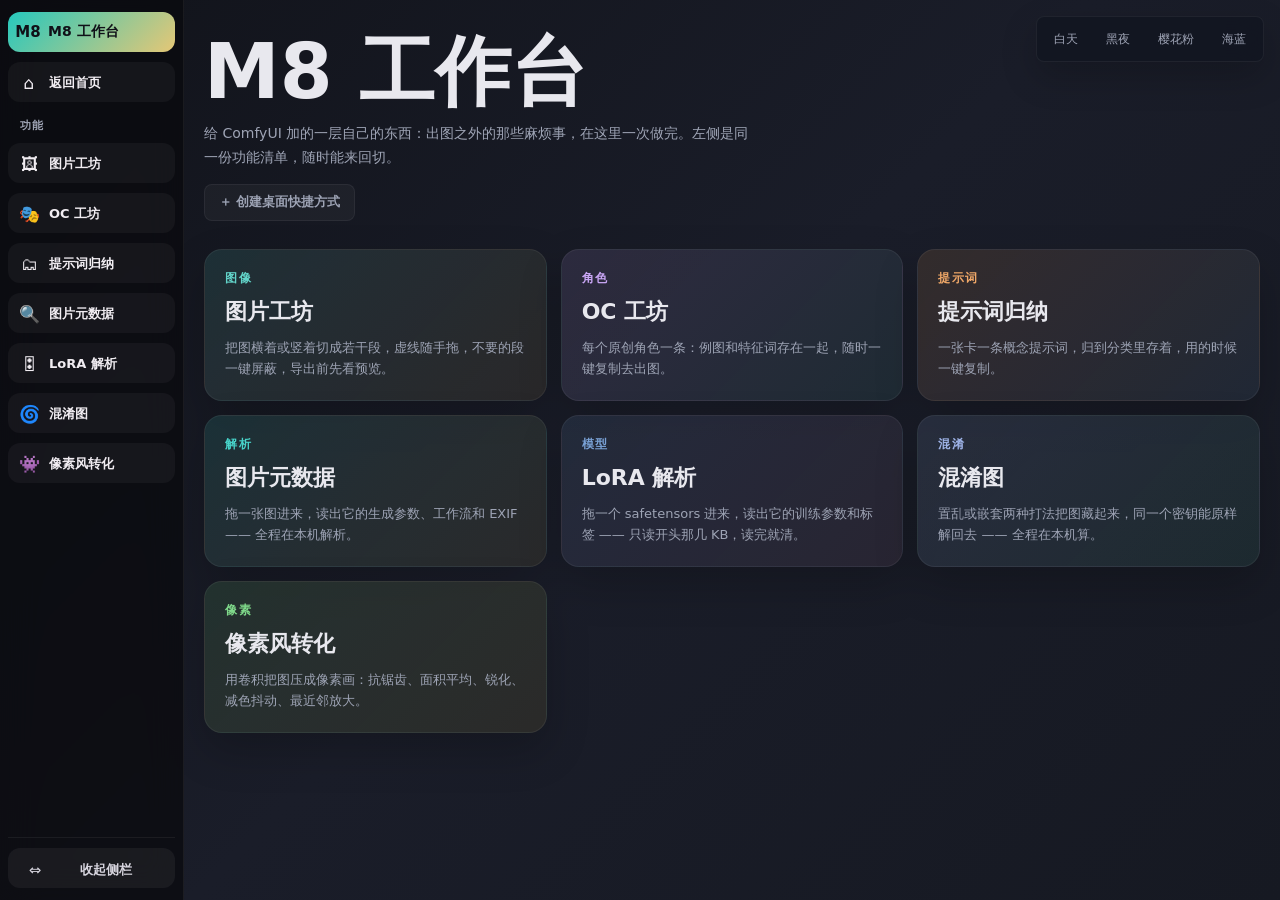
==== M8web/index.html @ 40b5a009 "v0.4.0：首次发布 三个节点货架 + 一个独立网页工作台。  - 大模型：M8LLMInference（调外部 API）、M8SkillLoader（知识包）、   M8LLMLocal（本机跑 " ====
<!DOCTYPE html>
<html lang="zh-CN">
<head>
  <meta charset="UTF-8">
  <meta name="viewport" content="width=device-width, initial-scale=1.0">
  <title>M8 工作台</title>
  <link rel="icon" type="image/svg+xml" href="assets/img/favicon.svg">
  <link rel="stylesheet" href="assets/css/base.css">
  <link rel="stylesheet" href="assets/css/shell.css">
  <script>
    /* 主题必须在这里定，不能等 boot()：外部脚本加载完再设的话，
       选了黑夜主题的人会先看见一帧白底，夜里很刺眼。
       注意设的是 documentElement —— app.js 的 applyTheme 也必须设同一个元素。 */
    try {
      var t = localStorage.getItem("m8web.theme");
      document.documentElement.dataset.theme = t || "night";
    } catch (e) {
      document.documentElement.dataset.theme = "night";
    }
  </script>
</head>
<body>
  <div id="fx" aria-hidden="true"></div>
  <div class="shell">
    <div id="sidebar"></div>
    <div class="main">
      <div class="content">
        <header class="hero">
          <h1>M8 工作台</h1>
          <p>给 ComfyUI 加的一层自己的东西：出图之外的那些麻烦事，在这里一次做完。左侧是同一份功能清单，随时能来回切。</p>
          <div class="hero-tools">
            <button class="ghost-btn" id="mkShortcut" type="button"
              title="在桌面放一个快捷方式，双击它就把工作台拉起来 —— ComfyUI 开着关着都能用">＋ 创建桌面快捷方式</button>
            <span class="hero-note" id="mkShortcutNote"></span>
          </div>
        </header>
        <div id="cards" class="cards"></div>
      </div>
    </div>
  </div>
  <script src="assets/js/app.js"></script>
  <script src="assets/js/migrate.js"></script>
  <script>
    boot({ activeId: "", base: "" });
    renderCards(document.getElementById("cards"));
  </script>
</body>
</html>
---- M8web/assets/css/base.css ----
/* ============================================================================
 * M8web · 设计底座
 *
 * 设计语言整份取自参考站（azusa.nyacraft.cn 的 style.css / sidebar.css），
 * 不是我自己想的 —— 四套主题的每一个色值都能在那边逐行对上。
 * 参考站原样是：
 *     :root                     → 暗夜（默认）
 *     :root[data-theme=sakura]  → 樱花
 *     :root[data-theme=nyaneko] → 猫猫（用了背景大图，这里没搬）
 *     :root[data-theme=ocean]   → 海蓝
 * 这边保留它的前两套与海蓝，把 nyankeo 换成白天主题（参考站没有浅色版，
 * 按同一套变量结构推导，青绿在白底上压暗以保证对比度）。
 *
 * 主色是青绿 #26c8bd（侧栏悬停、卡片强调），不是紫。
 * ==========================================================================*/

/* 暗夜既是「没选过主题时的默认值」，也是主题条上那个明确选项 ——
   两种写法都指到同一个块，省得靠「回落到裸 :root」这种隐式行为兜底。 */
:root,
:root[data-theme="night"] {
  /* 暗夜 · 照抄参考站 :root */
  --bg-main: #11131a;
  --bg-sub: #1a1d29;
  --bg-gradient: linear-gradient(135deg, #11131a 0%, #1a1d29 50%, #161922 100%);
  --card: rgba(25, 27, 40, 0.72);
  --card-hover: rgba(35, 38, 56, 0.88);
  --panel-bg: rgba(18, 21, 32, 0.62);
  --border: rgba(255, 255, 255, 0.06);
  --text: #e8e8ee;
  --text-sub: #9ea4b5;
  --pink: #d89ac7;
  --purple: #8b7fd1;
  --blue: #7aa2d6;
  --soft-shadow: rgba(0, 0, 0, 0.2);

  --accent: #26c8bd;
  --accent-2: #e5c776;
  --accent-ink: #101018;
  --sidebar-bg: rgba(10, 10, 14, 0.74);
  --float-bg: rgba(18, 21, 32, 0.82);

  --noise: 0.035;
  --noise-ink: 255, 255, 255;

  /* 侧栏宽度：参考站就是靠这个变量在 58 / 184 之间切换 */
  --site-sidebar-width: 58px;

  --r-card: 18px;
  --r-item: 12px;
  --r-ctl: 8px;

  --ease: cubic-bezier(0.22, 1, 0.36, 1);
}

:root[data-theme="sakura"] {
  --bg-main: #171218;
  --bg-sub: #261c2b;
  --bg-gradient: linear-gradient(135deg, #171218 0%, #2b1c2f 54%, #201922 100%);
  --card: rgba(48, 33, 49, 0.74);
  --card-hover: rgba(62, 42, 63, 0.9);
  --panel-bg: rgba(44, 30, 47, 0.66);
  --border: rgba(255, 255, 255, 0.08);
  --text: #fff3f8;
  --text-sub: #d9b9c9;
  --pink: #ff9fca;
  --purple: #bd93f9;
  --blue: #8ed8ff;
  --soft-shadow: rgba(60, 18, 48, 0.24);
  --accent: #ff9fca;
  --accent-2: #e5c776;
  --accent-ink: #24101c;
  --sidebar-bg: rgba(23, 14, 22, 0.74);
  --float-bg: rgba(44, 30, 47, 0.84);
}

:root[data-theme="ocean"] {
  --bg-main: #0a1318;
  --bg-sub: #102833;
  --bg-gradient: linear-gradient(135deg, #071118 0%, #102d38 52%, #071b24 100%);
  --card: rgba(15, 39, 50, 0.75);
  --card-hover: rgba(20, 55, 70, 0.92);
  --panel-bg: rgba(12, 35, 46, 0.68);
  --border: rgba(170, 230, 255, 0.11);
  --text: #e9fbff;
  --text-sub: #9ec7d4;
  --pink: #9ee7ff;
  --purple: #6bc2ff;
  --blue: #69e0d4;
  --soft-shadow: rgba(0, 20, 36, 0.28);
  --accent: #69e0d4;
  --accent-2: #9ee7ff;
  --accent-ink: #04222b;
  --sidebar-bg: rgba(6, 20, 26, 0.74);
  --float-bg: rgba(12, 35, 46, 0.84);
}

/* 白天：参考站没有这套，按同一结构推导。
   注意 --accent 压暗到 #0f9d92 —— 原来的 #26c8bd 在白底上对比度只有 2:1 左右，
   正文和图标会糊在背景里。 */
:root[data-theme="day"] {
  --bg-main: #f4f6f9;
  --bg-sub: #e8ecf2;
  --bg-gradient: linear-gradient(135deg, #f8fafc 0%, #eaeff6 52%, #f2f5f9 100%);
  --card: rgba(255, 255, 255, 0.86);
  --card-hover: rgba(255, 255, 255, 0.99);
  --panel-bg: rgba(255, 255, 255, 0.72);
  --border: rgba(17, 19, 26, 0.09);
  --text: #1b1f2a;
  --text-sub: #5d6675;
  --pink: #bf5b96;
  --purple: #6b5cc4;
  --blue: #3f76b8;
  --soft-shadow: rgba(24, 32, 48, 0.1);
  --accent: #0f9d92;
  --accent-2: #b8862f;
  --accent-ink: #f6fffe;
  --sidebar-bg: rgba(255, 255, 255, 0.76);
  --float-bg: rgba(255, 255, 255, 0.86);
  --noise: 0.02;
  --noise-ink: 17, 19, 26;
}

* { box-sizing: border-box; }

html, body {
  margin: 0;
  min-height: 100vh;
  overflow-x: hidden;
  font-family: "MiSans", "Microsoft YaHei", "PingFang SC", system-ui, sans-serif;
  font-size: 14px;
  color: var(--text);
  background: var(--bg-gradient);
  background-attachment: fixed;
  transition: background 0.4s var(--ease), color 0.4s var(--ease);
}

/* 背景噪点：参考站是 1px 圆点铺 4px 网格，整屏非常淡的一层颗粒 */
body::before {
  content: "";
  position: fixed;
  inset: 0;
  z-index: 0;
  pointer-events: none;
  opacity: var(--noise);
  background-image: radial-gradient(rgba(var(--noise-ink), 0.08) 1px, transparent 1px);
  background-size: 4px 4px;
}

a { color: inherit; }
button { font: inherit; cursor: pointer; }
::selection { background: var(--accent); color: var(--accent-ink); }

/* 统一键盘焦点：参考站用的是青绿描边 */
:focus-visible {
  outline: 2px solid var(--accent);
  outline-offset: 3px;
}

::-webkit-scrollbar { width: 10px; height: 10px; }
::-webkit-scrollbar-track { background: transparent; }
::-webkit-scrollbar-thumb {
  background: var(--border);
  border-radius: 999px;
}
::-webkit-scrollbar-thumb:hover { background: var(--text-sub); }

/* ---------------------------------------------------------------- 动效层 */

/* 纯装饰，铺满整屏但不吃点击。参考站没有这一层（它的猫猫主题直接用了背景大图），
   樱花和海蓝这两套按你的要求留着：安静的背景动，不抢内容。 */
#fx {
  position: fixed;
  inset: 0;
  z-index: 0;
  pointer-events: none;
  overflow: hidden;
}

/* 樱花：两层错峰飘落，一层慢一层快，免得看出明显循环 */
:root[data-theme="sakura"] #fx::before,
:root[data-theme="sakura"] #fx::after {
  content: "";
  position: absolute;
  inset: -20% -12%;
  background-repeat: repeat;
  will-change: transform;
}

:root[data-theme="sakura"] #fx::before {
  background-image:
    radial-gradient(circle at 12% 8%, rgba(255, 159, 202, 0.85) 0 3px, transparent 3px),
    radial-gradient(circle at 38% 22%, rgba(255, 190, 214, 0.7) 0 4px, transparent 4px),
    radial-gradient(circle at 64% 14%, rgba(240, 140, 180, 0.75) 0 3px, transparent 3px),
    radial-gradient(circle at 86% 30%, rgba(255, 200, 222, 0.6) 0 5px, transparent 5px),
    radial-gradient(circle at 22% 48%, rgba(255, 159, 202, 0.55) 0 3px, transparent 3px),
    radial-gradient(circle at 54% 60%, rgba(255, 190, 214, 0.65) 0 4px, transparent 4px);
  background-size: 260px 340px;
  animation: sakura-fall 22s linear infinite;
}

:root[data-theme="sakura"] #fx::after {
  background-image:
    radial-gradient(circle at 30% 12%, rgba(189, 147, 249, 0.5) 0 2px, transparent 2px),
    radial-gradient(circle at 70% 34%, rgba(255, 159, 202, 0.5) 0 3px, transparent 3px),
    radial-gradient(circle at 48% 74%, rgba(255, 200, 222, 0.45) 0 2px, transparent 2px);
  background-size: 180px 240px;
  animation: sakura-fall 15s linear infinite reverse;
}

@keyframes sakura-fall {
  from { transform: translate3d(0, -12%, 0); }
  to { transform: translate3d(-40px, 12%, 0); }
}

/* 海蓝：三团很淡的水波亮带，缓慢横向摆动 */
:root[data-theme="ocean"] #fx::before {
  content: "";
  position: absolute;
  inset: -12%;
  background-image:
    radial-gradient(ellipse 62% 16% at 28% 18%, rgba(105, 224, 212, 0.1), transparent 70%),
    radial-gradient(ellipse 54% 14% at 74% 52%, rgba(158, 231, 255, 0.09), transparent 70%),
    radial-gradient(ellipse 70% 18% at 44% 84%, rgba(107, 194, 255, 0.08), transparent 70%);
  will-change: transform;
  animation: ocean-sway 14s ease-in-out infinite;
}

:root[data-theme="ocean"] #fx::after {
  content: "";
  position: absolute;
  inset: -12%;
  background-image:
    radial-gradient(ellipse 40% 10% at 60% 30%, rgba(158, 231, 255, 0.07), transparent 70%),
    radial-gradient(ellipse 48% 12% at 18% 68%, rgba(105, 224, 212, 0.07), transparent 70%);
  will-change: transform;
  animation: ocean-sway 20s ease-in-out infinite reverse;
}

@keyframes ocean-sway {
  0%, 100% { transform: translate3d(-2%, 0, 0) scaleY(1); }
  50% { transform: translate3d(2%, -10px, 0) scaleY(1.04); }
}

@media (prefers-reduced-motion: reduce) {
  *, *::before, *::after {
    animation-duration: 0.01ms !important;
    animation-iteration-count: 1 !important;
    transition-duration: 0.01ms !important;
  }
  #fx::before,
  #fx::after { animation: none !important; }
}
---- M8web/assets/css/shell.css ----
/* ============================================================================
 * M8web · 外壳
 *
 * 结构与数值都对齐参考站（style.css 的 .home-entry* / .topbar，
 * sidebar.css 的 .site-shell / .site-sidebar / .site-nav-*），
 * 类名换成 M8 自己的语义，数值照搬：
 *   侧栏       58px ↔ 184px，靠 :root 上一个类切 --site-sidebar-width
 *   菜单项     40×40、圆角 12px、底色 rgba(255,255,255,.04)
 *   悬停       青绿描边 + 青绿 16% 底
 *   品牌块     青绿→金的渐变，深色字
 *   首页卡片   3 列网格、kicker/标题/描述三层、悬停上浮 2px
 * 只有两处按你的要求改了：
 *   卡片圆角 8px → 18px（你要大圆角）
 *   侧栏默认展开（列表要一眼看得见），收起才是 58px
 * ==========================================================================*/

:root {
  /* 默认展开：功能菜单是列表，收起来就看不见了 */
  --side-w: 184px;
}

:root.is-side-collapsed {
  --side-w: 58px;
}

/* ---------------------------------------------------------------- 骨架 */

.shell {
  min-height: 100svh;
  display: grid;
  grid-template-columns: var(--side-w) minmax(0, 1fr);
  position: relative;
  z-index: 1;
  transition: grid-template-columns 0.2s var(--ease);
}

.main {
  min-width: 0;
  display: flex;
  flex-direction: column;
}

/* ---------------------------------------------------------------- 侧栏 */

.side {
  position: sticky;
  top: 0;
  height: 100svh;
  min-width: 0;
  padding: 12px 8px;
  display: grid;
  grid-template-rows: auto 1fr auto;
  align-content: start;
  gap: 10px;
  overflow: hidden;
  background: var(--sidebar-bg);
  border-right: 1px solid var(--border);
  backdrop-filter: blur(18px);
}

.brand {
  width: 40px;
  height: 40px;
  justify-self: center;
  display: grid;
  place-items: center;
  border-radius: var(--r-item);
  color: var(--accent-ink);
  background: linear-gradient(135deg, var(--accent), var(--accent-2));
  font-weight: 800;
  font-size: 15px;
  letter-spacing: 0;
  overflow: hidden;
  text-decoration: none;
  flex: none;
}

/* 展开时品牌块拉满，露出文字 */
:root:not(.is-side-collapsed) .brand {
  width: 100%;
  grid-template-columns: 40px minmax(0, 1fr);
  justify-items: start;
}

.brand .mark {
  width: 40px;
  display: grid;
  place-items: center;
}

.brand .word {
  padding-right: 12px;
  font-size: 14px;
  white-space: nowrap;
  opacity: 0;
  transition: opacity 0.12s var(--ease);
}

:root:not(.is-side-collapsed) .brand .word { opacity: 1; }

.nav {
  min-height: 0;
  display: grid;
  align-content: start;
  gap: 10px;
  overflow-y: auto;
  overflow-x: hidden;
  scrollbar-width: thin;
}

.nav-group {
  padding: 6px 12px 0;
  color: var(--text-sub);
  font-size: 11px;
  font-weight: 700;
  letter-spacing: 1.2px;
  white-space: nowrap;
  opacity: 0;
  transition: opacity 0.12s var(--ease);
}

:root:not(.is-side-collapsed) .nav-group { opacity: 1; }

.nav-item {
  width: 40px;
  height: 40px;
  justify-self: center;
  display: grid;
  grid-template-columns: 40px minmax(0, 1fr);
  align-items: center;
  border-radius: var(--r-item);
  color: #f1edf2;
  text-decoration: none;
  background: rgba(255, 255, 255, 0.04);
  border: 1px solid transparent;
  overflow: hidden;
  transition: width 0.18s var(--ease), background 0.18s var(--ease), border-color 0.18s var(--ease);
}

:root[data-theme="day"] .nav-item { color: var(--text); }

:root:not(.is-side-collapsed) .nav-item {
  width: 100%;
  justify-self: stretch;
}

.nav-item .ico {
  width: 40px;
  height: 40px;
  display: grid;
  place-items: center;
  font-size: 17px;
  line-height: 1;
  flex: none;
}

.nav-item .label {
  min-width: 0;
  padding-right: 12px;
  font-size: 13px;
  font-weight: 600;
  white-space: nowrap;
  overflow: hidden;
  text-overflow: ellipsis;
  opacity: 0;
  transition: opacity 0.12s var(--ease);
}

:root:not(.is-side-collapsed) .nav-item .label { opacity: 1; }

.nav-item:hover,
.nav-item.active {
  border-color: color-mix(in srgb, var(--accent) 38%, transparent);
  background: color-mix(in srgb, var(--accent) 16%, transparent);
}

.nav-item.active .label { color: var(--accent); }

.nav-item.soon {
  opacity: 0.45;
  cursor: default;
  pointer-events: none;
}

.side-foot {
  display: grid;
  gap: 10px;
  border-top: 1px solid var(--border);
  padding-top: 10px;
}

.side-toggle {
  width: 40px;
  height: 40px;
  justify-self: center;
  display: grid;
  grid-template-columns: 40px minmax(0, 1fr);
  align-items: center;
  border-radius: var(--r-item);
  color: #d8d6df;
  background: rgba(255, 255, 255, 0.05);
  border: 1px solid transparent;
  overflow: hidden;
  transition: width 0.18s var(--ease), background 0.18s var(--ease), border-color 0.18s var(--ease);
}

:root[data-theme="day"] .side-toggle { color: var(--text); }

:root:not(.is-side-collapsed) .side-toggle {
  width: 100%;
  justify-self: stretch;
}

.side-toggle:hover {
  border-color: color-mix(in srgb, var(--accent) 38%, transparent);
  background: color-mix(in srgb, var(--accent) 16%, transparent);
}

.side-toggle .ico {
  width: 40px;
  height: 40px;
  display: grid;
  place-items: center;
  font-size: 15px;
}

.side-toggle .label {
  padding-right: 12px;
  font-size: 13px;
  font-weight: 600;
  white-space: nowrap;
  opacity: 0;
  transition: opacity 0.12s var(--ease);
}

:root:not(.is-side-collapsed) .side-toggle .label { opacity: 1; }

/* ---------------------------------------------------------------- 首页 */

.content {
  flex: 1;
  min-width: 0;
  padding-bottom: 64px;
}

.hero {
  width: min(1080px, calc(100% - 40px));
  margin: 0 auto;
  padding: 36px 0 28px;
}

/* 参考站的招牌就是这一行巨型标题 */
.hero h1 {
  margin: 0;
  font-size: clamp(34px, 7vw, 76px);
  line-height: 0.95;
  letter-spacing: 0;
  font-weight: 700;
  text-wrap: balance;
}

.hero p {
  margin: 14px 0 0;
  max-width: 62ch;
  color: var(--text-sub);
  line-height: 1.7;
}

.cards {
  width: min(1080px, calc(100% - 40px));
  margin: 0 auto;
  display: grid;
  grid-template-columns: repeat(3, minmax(0, 1fr));
  gap: 14px;
}

/* 每张卡由 JS 塞一个 --tone（强调色），色带与悬停色都跟着它走 */
.card {
  min-height: 152px;
  padding: 20px;
  display: grid;
  align-content: space-between;
  gap: 12px;
  border-radius: var(--r-card);
  color: var(--text);
  text-decoration: none;
  background:
    linear-gradient(135deg, color-mix(in srgb, var(--tone, var(--blue)) 14%, transparent), color-mix(in srgb, var(--tone-2, var(--pink)) 10%, transparent)),
    var(--panel-bg);
  border: 1px solid var(--border);
  box-shadow: 0 18px 44px var(--soft-shadow);
  transition: transform 0.2s var(--ease), border-color 0.2s var(--ease), background 0.2s var(--ease);
}

.card:hover {
  transform: translateY(-2px);
  border-color: color-mix(in srgb, var(--tone, var(--pink)) 40%, transparent);
  background:
    linear-gradient(135deg, color-mix(in srgb, var(--tone, var(--blue)) 20%, transparent), color-mix(in srgb, var(--tone-2, var(--pink)) 16%, transparent)),
    var(--card-hover);
}

.card-kicker {
  color: var(--tone, var(--pink));
  font-size: 12px;
  font-weight: 700;
  letter-spacing: 1.5px;
}

.card strong {
  display: block;
  font-size: 22px;
  line-height: 1.2;
  font-weight: 700;
}

.card small {
  color: var(--text-sub);
  font-size: 13px;
  line-height: 1.6;
}

.card.soon {
  opacity: 0.5;
  cursor: default;
}

.card.soon:hover {
  transform: none;
  border-color: var(--border);
}

/* 首页标题下面那行小工具 */
.hero-tools {
  display: flex;
  align-items: center;
  gap: 10px;
  flex-wrap: wrap;
  margin-top: 14px;
}

.hero-tools .ghost-btn { width: auto; }

.hero-note {
  color: var(--text-sub);
  font-size: 12px;
}

/* ---------------------------------------------------------------- 工具页 */

.topbar {
  width: min(1080px, calc(100% - 40px));
  margin: 0 auto;
  padding: 26px 0 22px;
  display: flex;
  align-items: baseline;
  gap: 12px;
  flex-wrap: wrap;
}

/* 工具页用固定字号 —— 工作台里字号跟着视口飘会显得很吵 */
.topbar h1 {
  margin: 0;
  font-size: 21px;
  font-weight: 700;
  letter-spacing: 0;
}

.topbar .crumb {
  color: var(--text-sub);
  font-size: 13px;
}

/* ---------------------------------------------------------------- 主题条 */

/* 参考站是固定右上角的一条毛玻璃，里面是文字按钮，不是色点 */
.themes {
  position: fixed;
  top: 16px;
  right: 16px;
  z-index: 90;
  display: flex;
  gap: 6px;
  padding: 6px;
  border: 1px solid var(--border);
  border-radius: var(--r-ctl);
  background: var(--float-bg);
  backdrop-filter: blur(14px);
  box-shadow: 0 14px 36px var(--soft-shadow);
}

.themes button {
  min-width: 34px;
  min-height: 32px;
  margin: 0;
  padding: 0 10px;
  border-radius: 6px;
  border: 1px solid transparent;
  color: var(--text-sub);
  background: transparent;
  font-size: 12px;
  line-height: 1;
  white-space: nowrap;
  transition: color 0.18s var(--ease), background 0.18s var(--ease), border-color 0.18s var(--ease);
}

.themes button:hover,
.themes button.on {
  color: var(--text);
  border-color: color-mix(in srgb, var(--accent) 42%, transparent);
  background: color-mix(in srgb, var(--accent) 14%, transparent);
}

/* ---------------------------------------------------------------- 窄屏 */

@media (max-width: 960px) {
  .cards { grid-template-columns: repeat(2, minmax(0, 1fr)); }
}

/* 参考站在 720px 以下把侧栏整个搬到底部，变成一条横向图标栏 */
@media (max-width: 720px) {
  .shell {
    grid-template-columns: 1fr;
    padding-bottom: 66px;
  }

  .side {
    position: fixed;
    inset: auto 0 0;
    height: 58px;
    padding: 8px 12px;
    display: flex;
    align-items: center;
    gap: 8px;
    border-right: 0;
    border-top: 1px solid var(--border);
    z-index: 30;
  }

  .nav {
    display: flex;
    gap: 8px;
    overflow-x: auto;
    overflow-y: hidden;
  }

  .nav-group,
  .side-toggle { display: none; }

  .brand,
  .nav-item,
  :root:not(.is-side-collapsed) .brand,
  :root:not(.is-side-collapsed) .nav-item {
    width: 40px;
    justify-self: center;
  }

  .brand .word,
  .nav-item .label,
  :root:not(.is-side-collapsed) .brand .word,
  :root:not(.is-side-collapsed) .nav-item .label {
    display: none;
  }

  .hero { padding-top: 26px; }
  .cards { gap: 12px; }
  .card { min-height: 132px; padding: 16px; }
  .card strong { font-size: 19px; }
}

@media (max-width: 620px) {
  .cards { grid-template-columns: 1fr; }
  .themes {
    top: 10px;
    right: 10px;
    padding: 4px;
  }
  .themes button { padding: 0 7px; }
}

/* ---------------------------------------------------------------- 空状态 */

/* 功能页现在都是这个：框架已经在了，功能还没填。
   刻意不做成「敬请期待」的大字海报 —— 它只需要说明状态并给一条退路。 */
.blank {
  width: min(1080px, calc(100% - 40px));
  margin: 0 auto;
  padding: 44px 24px;
  display: grid;
  justify-items: center;
  gap: 10px;
  text-align: center;
  border: 1px dashed var(--border);
  border-radius: var(--r-card);
  background: var(--panel-bg);
}

.blank-ico {
  font-size: 34px;
  line-height: 1;
  opacity: 0.85;
}

.blank h2 {
  margin: 6px 0 0;
  font-size: 18px;
  font-weight: 700;
}

.blank p {
  margin: 0;
  max-width: 46ch;
  color: var(--text-sub);
  line-height: 1.7;
}

.blank-back {
  margin-top: 8px;
  padding: 8px 14px;
  border-radius: var(--r-ctl);
  border: 1px solid var(--border);
  background: rgba(255, 255, 255, 0.04);
  color: var(--text);
  font-size: 13px;
  font-weight: 600;
  text-decoration: none;
  transition: border-color 0.18s var(--ease), background 0.18s var(--ease);
}

.blank-back:hover {
  border-color: color-mix(in srgb, var(--accent) 38%, transparent);
  background: color-mix(in srgb, var(--accent) 16%, transparent);
}

/* ---------------------------------------------------------------- 上传区 */

/* 这个区块被四个页面用（图片工坊 / 图片元数据 / LoRA 解析 / 混淆图），
   所以必须待在 shell.css。
   以前它在 studio.css 里 —— 只有工坊页引那个文件，于是元数据页和 LoRA 页的
   上传区一直没有样式（连虚线框都没有），而且光看代码完全看不出来。
   测试里现在有一条自动扫描钉住这类问题：页面用到的类，定义它的样式表必须被引。 */
.drop {
  display: grid;
  justify-items: center;
  gap: 8px;
  padding: 46px 24px;
  border: 1px dashed var(--border);
  border-radius: var(--r-card);
  background: var(--panel-bg);
  text-align: center;
  cursor: pointer;
  transition: border-color 0.2s var(--ease), background 0.2s var(--ease);
}

.drop:hover,
.drop.over {
  border-color: color-mix(in srgb, var(--accent) 55%, transparent);
  background: color-mix(in srgb, var(--accent) 8%, var(--panel-bg));
}

.drop input { display: none; }

.drop-ico {
  width: 44px;
  height: 44px;
  display: grid;
  place-items: center;
  border-radius: 50%;
  border: 1px solid var(--border);
  background: rgba(255, 255, 255, 0.04);
  color: var(--accent);
  font-size: 20px;
  line-height: 1;
}

.drop strong { font-size: 15px; font-weight: 700; }
.drop small { color: var(--text-sub); font-size: 12.5px; }

/* 选好图之后拖拽区里换成的缩略图。不加这个的话用户选完只看得到一个文件名，
   根本不知道自己选的对不对 —— 传错图是最常见的失误。
   混淆图和像素风两个页面都用，所以待在 shell.css。 */
.drop-thumb {
  max-width: 100%;
  max-height: 210px;
  border: 1px solid var(--border);
  border-radius: var(--r-item);
  background: var(--panel-bg);
  object-fit: contain;
}

/* ---------------------------------------------------------------- 备份按钮 */

/* 导出 / 导入这一对。三个有本地数据的功能页都用：OC 工坊、提示词归纳、贴纸库。
   数据存在浏览器的 IndexedDB 里，而它挂在“源”上 —— 换成 localhost 打开、
   清浏览器数据、换设备，都会看不见。导出是唯一能兜住的办法。 */
.backup-bar {
  display: flex;
  align-items: center;
  gap: 8px;
  flex-wrap: wrap;
}

.backup-bar .ghost-btn {
  width: auto;
  padding: 6px 13px;
  font-size: 12px;
}

.backup-note {
  color: var(--text-sub);
  font-size: 11.5px;
}

/* ---------------------------------------------------------------- 模态框 */

.modal {
  position: fixed;
  inset: 0;
  z-index: 200;
  display: grid;
  place-items: center;
  padding: 22px;
  background: rgba(4, 6, 11, 0.72);
  backdrop-filter: blur(6px);
}

body.modal-open { overflow: hidden; }

.modal-box {
  width: min(700px, 100%);
  max-height: calc(100svh - 44px);
  display: flex;
  flex-direction: column;
  overflow: hidden;
  border: 1px solid var(--border);
  border-radius: var(--r-card);
  /* 比普通面板实一点，底下垫着东西时也能看清 */
  background: color-mix(in srgb, var(--bg-main) 88%, transparent);
  backdrop-filter: blur(18px);
  box-shadow: 0 30px 80px rgba(0, 0, 0, 0.5);
}

.modal-head {
  display: flex;
  align-items: center;
  gap: 12px;
  padding: 15px 18px;
  border-bottom: 1px solid var(--border);
}

.modal-head h2 { margin: 0; font-size: 16px; font-weight: 700; }

.modal-x {
  margin-left: auto;
  width: 32px;
  height: 32px;
  display: grid;
  place-items: center;
  border-radius: var(--r-ctl);
  border: 1px solid var(--border);
  background: rgba(255, 255, 255, 0.04);
  color: var(--text-sub);
  font-size: 17px;
  line-height: 1;
  transition: color 0.18s var(--ease), border-color 0.18s var(--ease);
}

.modal-x:hover {
  color: var(--text);
  border-color: color-mix(in srgb, var(--accent) 45%, transparent);
}

.modal-body {
  min-height: 0;
  padding: 18px;
  display: grid;
  gap: 14px;
  overflow-y: auto;
}

.modal-body .drop { padding: 34px 20px; }

.modal-foot {
  display: flex;
  justify-content: flex-end;
  gap: 8px;
  padding: 14px 18px;
  border-top: 1px solid var(--border);
}

/* 小号的模态：确认删除这种只有一两句话的，用不着 700px 宽 */
.modal-box.sm { width: min(430px, 100%); }

.modal-text {
  margin: 0;
  color: var(--text);
  font-size: 14px;
  line-height: 1.75;
}

/* 要删的那个 OC 名字标出来，免得删错 */
.modal-text .who {
  color: var(--accent);
  font-weight: 700;
}

.modal-text .sub {
  display: block;
  margin-top: 8px;
  color: var(--text-sub);
  font-size: 12.5px;
}

/* 危险操作：用次强调色（樱粉）顶上，和普通按钮明确区分 */
.gen-btn.danger {
  background: var(--pink);
  color: #21060f;
}

.gen-btn.danger:hover { filter: brightness(1.08); }

/* ============================================================================
 * 公共零件：隐藏工具类、侧栏按钮、强调按钮、状态行
 *
 * 这几条原来写在 studio.css 里，只有图片工坊那个页面能用。OC 工坊不引 studio.css，
 * 结果 .is-hidden 不生效 —— 页面上那个删除确认框从一进页面就"显示"着
 * （它其实一直是 display:block），用户看到的就是「还没加 OC 就问我删不删」。
 *
 * 教训：只要一个页面会用、另一个页面也可能会用的样式，就必须放在这里，
 * 而不是放在某个具体功能的样式表里。
 * ==========================================================================*/

.is-hidden { display: none !important; }

/* 底部按钮 */
.side-actions { display: grid; gap: 8px; }

.gen-btn {
  padding: 11px 16px;
  border-radius: var(--r-ctl);
  border: 1px solid transparent;
  background: var(--accent);
  color: var(--accent-ink);
  font-size: 13.5px;
  font-weight: 800;
  transition: filter 0.18s var(--ease), transform 0.18s var(--ease);
}

.gen-btn:hover { filter: brightness(1.08); }
.gen-btn:active { transform: translateY(1px); }
.gen-btn:disabled { opacity: 0.42; cursor: not-allowed; filter: none; }

.ghost-btn {
  padding: 9px 14px;
  border-radius: var(--r-ctl);
  border: 1px solid var(--border);
  background: rgba(255, 255, 255, 0.04);
  color: var(--text-sub);
  font-size: 12.5px;
  font-weight: 600;
  transition: color 0.18s var(--ease), border-color 0.18s var(--ease);
}

.ghost-btn:hover {
  color: var(--text);
  border-color: color-mix(in srgb, var(--accent) 40%, transparent);
}

.status { margin: 0; min-height: 18px; color: var(--text-sub); font-size: 12px; line-height: 1.5; }
.status.warn { color: var(--pink); }

/* ============================================================================
 * 通用的信息展示零件：卡片、键值表、参数格子、代码块
 *
 * 原来写在 meta.css 里（名字还带着 meta- 前缀），LoRA 解析页也要用同一套，
 * 所以改成通用名搬到这里。教训和 .is-hidden 那次一样：
 * 两个页面会用到的东西，不能塞在某个具体功能的样式表里。
 * ==========================================================================*/
.info-panels { display: grid; gap: 14px; min-width: 0; }

/* ---------------------------------------------------------------- 卡片 */

.info-card {
  padding: 14px 16px;
  border: 1px solid var(--border);
  border-radius: var(--r-item);
  background: var(--panel-bg);
  min-width: 0;
}

.info-card > h2 {
  display: flex;
  align-items: center;
  gap: 8px;
  margin: 0 0 12px;
  color: var(--text-sub);
  font-size: 12px;
  font-weight: 700;
  letter-spacing: 1.1px;
}

/* 标题右边的小标记：内置工作流 / 相机信息 之类 */
.info-card .info-tag {
  padding: 2px 8px;
  border-radius: 999px;
  background: color-mix(in srgb, var(--accent) 18%, transparent);
  color: var(--accent);
  font-size: 10.5px;
  font-weight: 700;
  letter-spacing: 0;
}

.info-card .card-actions { margin-left: auto; display: flex; gap: 6px; }

.info-card .card-actions button {
  padding: 4px 10px;
  border-radius: 6px;
  border: 1px solid var(--border);
  background: rgba(255, 255, 255, 0.04);
  color: var(--text-sub);
  font-size: 11.5px;
  cursor: pointer;
  transition: color 0.15s var(--ease), border-color 0.15s var(--ease);
}

.info-card .card-actions button:hover {
  color: var(--text);
  border-color: color-mix(in srgb, var(--accent) 45%, transparent);
}

/* ---------------------------------------------------------------- 键值表 */

.kv {
  margin: 0;
  display: grid;
  grid-template-columns: minmax(70px, auto) minmax(0, 1fr);
  gap: 7px 16px;
  font-size: 13px;
}

.kv dt { color: var(--text-sub); }

.kv dd {
  margin: 0;
  color: var(--text);
  word-break: break-all;
  line-height: 1.5;
}

/* ---------------------------------------------------------------- 生成参数 */

.param-grid {
  display: grid;
  grid-template-columns: repeat(auto-fill, minmax(148px, 1fr));
  gap: 8px;
}

.param-cell {
  padding: 8px 10px;
  border-radius: var(--r-ctl);
  background: rgba(255, 255, 255, 0.04);
  min-width: 0;
}

.param-cell b {
  display: block;
  margin-bottom: 3px;
  color: var(--text-sub);
  font-size: 11px;
  font-weight: 600;
}

.param-cell span {
  font-size: 13px;
  word-break: break-all;
  line-height: 1.45;
}

/* 模型名常常很长，允许折行但别撑破卡片 */
.param-cell.wide { grid-column: 1 / -1; }

/* ---------------------------------------------------------------- 旧数据搬运 */

/* 升级后第一次打开时出现一次的横幅，搬完就没了 */
.migrate-bar {
  display: flex;
  align-items: center;
  gap: 12px;
  flex-wrap: wrap;
  padding: 12px 18px;
  border-bottom: 1px solid color-mix(in srgb, var(--accent) 40%, transparent);
  background: color-mix(in srgb, var(--accent) 12%, var(--bg-main));
}

.migrate-text {
  flex: 1 1 320px;
  color: var(--text);
  font-size: 13px;
  line-height: 1.6;
}

.migrate-bar .gen-btn,
.migrate-bar .ghost-btn {
  width: auto;
  padding: 7px 16px;
  font-size: 12.5px;
}

/* ---------------------------------------------------------------- 原始 JSON */

.code-block {
  margin: 0;
  max-height: 340px;
  overflow: auto;
  padding: 12px 14px;
  border-radius: var(--r-ctl);
  background: rgba(0, 0, 0, 0.3);
  color: var(--text);
  font-family: ui-monospace, Consolas, "Microsoft YaHei", monospace;
  font-size: 12px;
  line-height: 1.65;
  white-space: pre;
  tab-size: 2;
}

/* 折叠起来的时候只给一行高度 */
.info-card.folded .code-block { max-height: 120px; }

.info-note {
  margin: 0;
  color: var(--text-sub);
  font-size: 12.5px;
  line-height: 1.65;
}
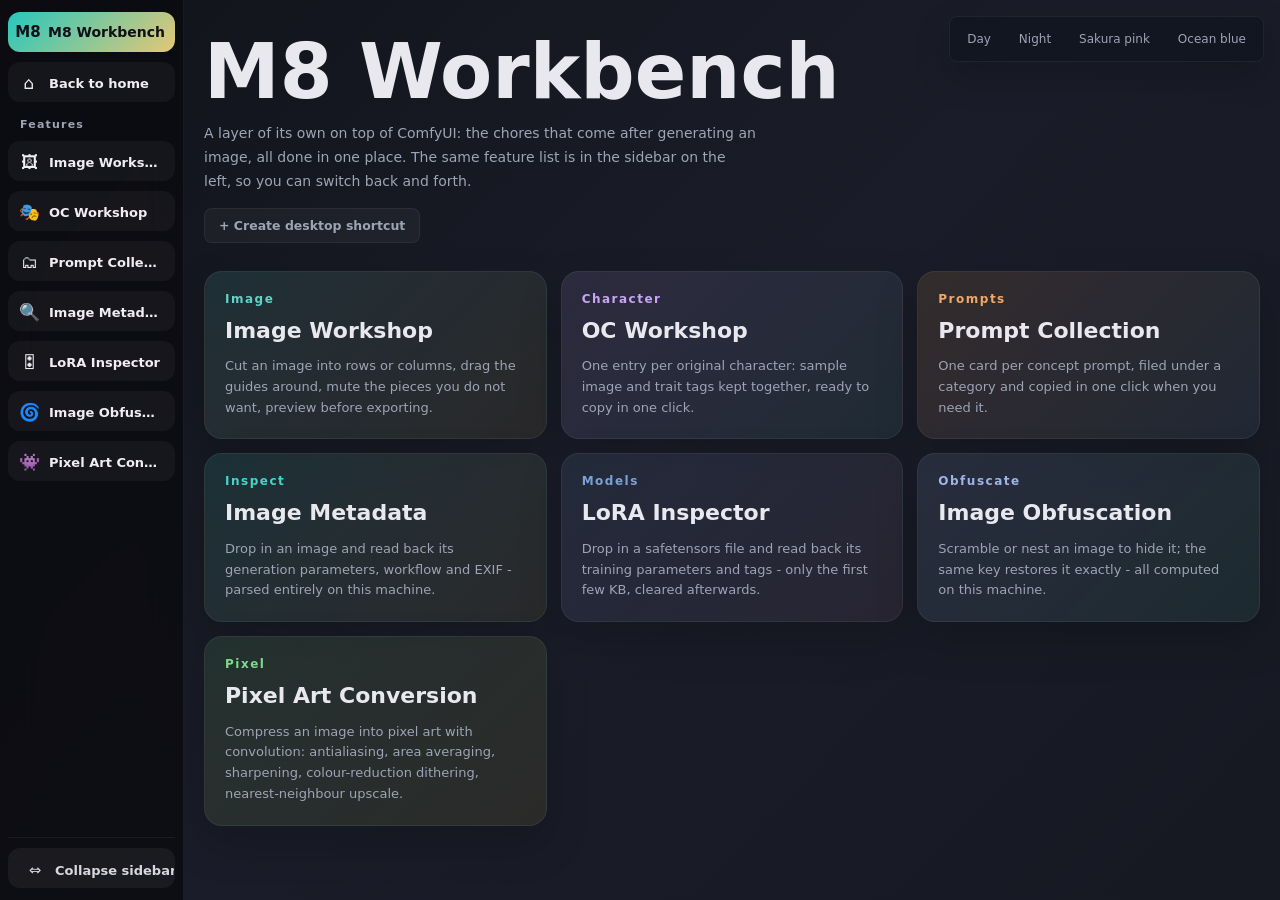
==== commit 302cb739: "Localize the M8web workbench, confine skill resource paths Addresses the second review round on the " ====
--- a/M8web/index.html
+++ b/M8web/index.html
@@ -1,9 +1,9 @@
 <!DOCTYPE html>
-<html lang="zh-CN">
+<html lang="en" data-i18n-title="homeTitle">
 <head>
   <meta charset="UTF-8">
   <meta name="viewport" content="width=device-width, initial-scale=1.0">
-  <title>M8 工作台</title>
+  <title>M8 Workbench</title>
   <link rel="icon" type="image/svg+xml" href="assets/img/favicon.svg">
   <link rel="stylesheet" href="assets/css/base.css">
   <link rel="stylesheet" href="assets/css/shell.css">
@@ -26,11 +26,12 @@
     <div class="main">
       <div class="content">
         <header class="hero">
-          <h1>M8 工作台</h1>
-          <p>给 ComfyUI 加的一层自己的东西：出图之外的那些麻烦事，在这里一次做完。左侧是同一份功能清单，随时能来回切。</p>
+          <h1 data-i18n="heroTitle">M8 Workbench</h1>
+          <p data-i18n="heroLede">A layer of its own on top of ComfyUI: the chores that come after generating an image, all done in one place. The same feature list is in the sidebar on the left, so you can switch back and forth.</p>
           <div class="hero-tools">
             <button class="ghost-btn" id="mkShortcut" type="button"
-              title="在桌面放一个快捷方式，双击它就把工作台拉起来 —— ComfyUI 开着关着都能用">＋ 创建桌面快捷方式</button>
+              data-i18n="mkShortcut"
+              data-i18n-attr="title:mkShortcutTip">+ Create desktop shortcut</button>
             <span class="hero-note" id="mkShortcutNote"></span>
           </div>
         </header>
@@ -38,9 +39,14 @@
       </div>
     </div>
   </div>
+  <!-- app.js / migrate.js 是普通脚本，boot 和 renderCards 靠函数声明挂在全局。
+       下面那段用 module：module 天然延迟到普通脚本之后执行，正好等得到它们；
+       而且 import 语法只能在 module 里用。 -->
   <script src="assets/js/app.js"></script>
   <script src="assets/js/migrate.js"></script>
-  <script>
+  <script type="module">
+    import { bootI18n } from "./assets/js/i18n.js";
+    await bootI18n();
     boot({ activeId: "", base: "" });
     renderCards(document.getElementById("cards"));
   </script>
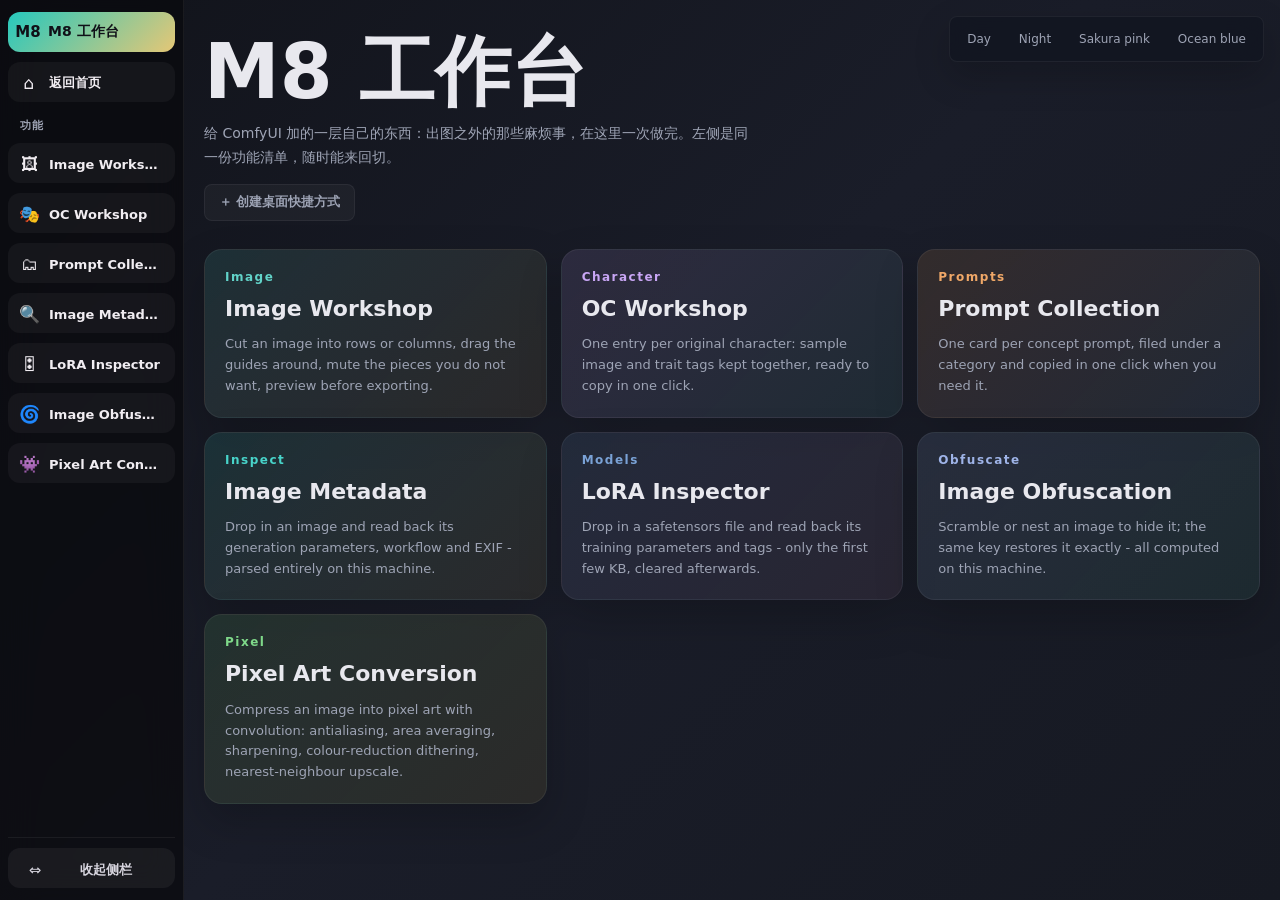
==== commit b829300a: "Write the UI in Chinese directly, drop the English-only rule Reverses the localisation done to satis" ====
--- a/M8web/index.html
+++ b/M8web/index.html
@@ -1,9 +1,9 @@
 <!DOCTYPE html>
-<html lang="en" data-i18n-title="homeTitle">
+<html lang="zh" data-i18n-title="homeTitle">
 <head>
   <meta charset="UTF-8">
   <meta name="viewport" content="width=device-width, initial-scale=1.0">
-  <title>M8 Workbench</title>
+  <title>M8 工作台</title>
   <link rel="icon" type="image/svg+xml" href="assets/img/favicon.svg">
   <link rel="stylesheet" href="assets/css/base.css">
   <link rel="stylesheet" href="assets/css/shell.css">
@@ -26,12 +26,12 @@
     <div class="main">
       <div class="content">
         <header class="hero">
-          <h1 data-i18n="heroTitle">M8 Workbench</h1>
-          <p data-i18n="heroLede">A layer of its own on top of ComfyUI: the chores that come after generating an image, all done in one place. The same feature list is in the sidebar on the left, so you can switch back and forth.</p>
+          <h1 data-i18n="heroTitle">M8 工作台</h1>
+          <p data-i18n="heroLede">给 ComfyUI 加的一层自己的东西：出图之外的那些麻烦事，在这里一次做完。左侧是同一份功能清单，随时能来回切。</p>
           <div class="hero-tools">
             <button class="ghost-btn" id="mkShortcut" type="button"
               data-i18n="mkShortcut"
-              data-i18n-attr="title:mkShortcutTip">+ Create desktop shortcut</button>
+              data-i18n-attr="title:mkShortcutTip">＋ 创建桌面快捷方式</button>
             <span class="hero-note" id="mkShortcutNote"></span>
           </div>
         </header>
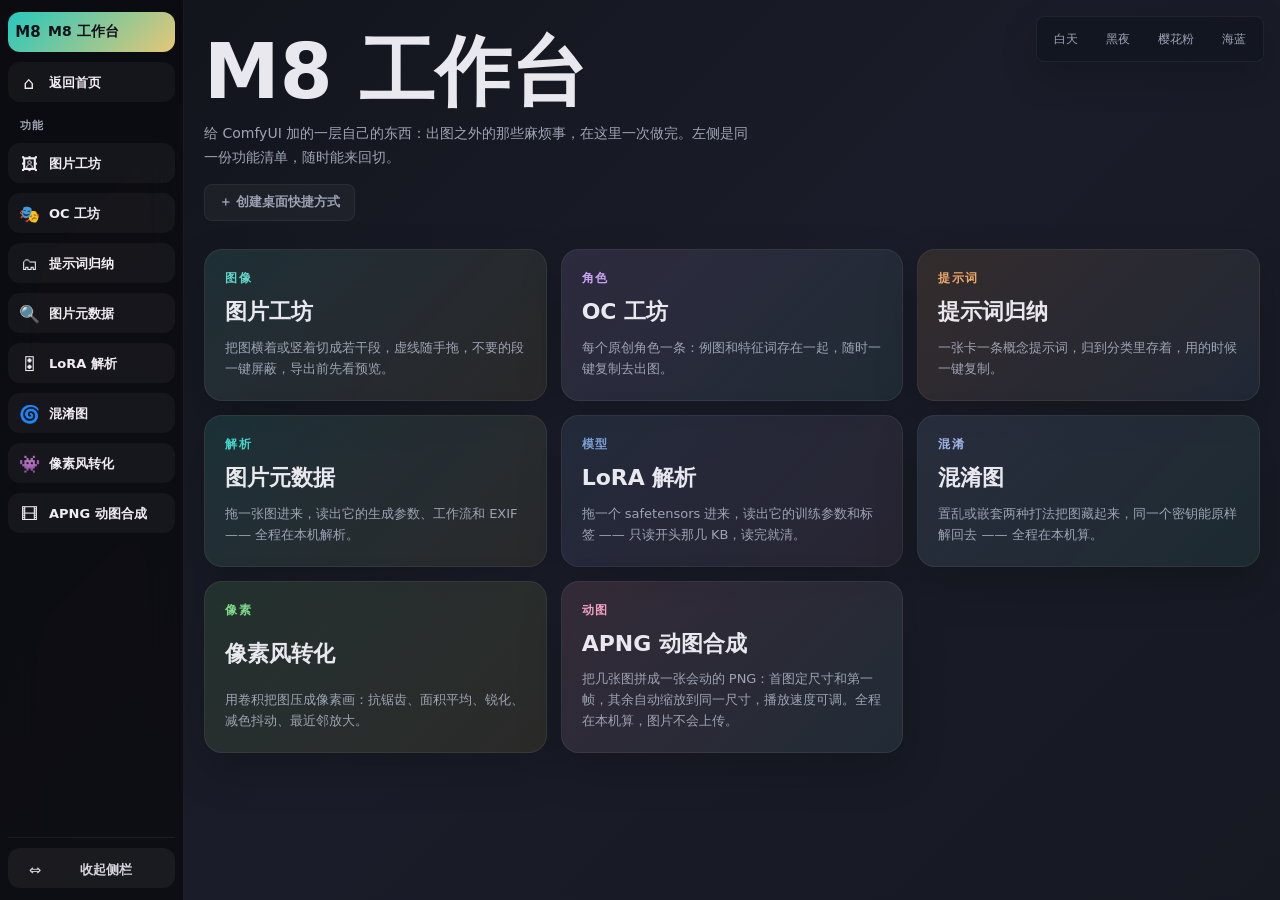
==== commit c0a1a903: "Fix the vertical mask layout and the English leaking offline Two problems, one root cause each.  Ver" ====
--- a/M8web/index.html
+++ b/M8web/index.html
@@ -31,7 +31,7 @@
           <div class="hero-tools">
             <button class="ghost-btn" id="mkShortcut" type="button"
               data-i18n="mkShortcut"
-              data-i18n-attr="title:mkShortcutTip">＋ 创建桌面快捷方式</button>
+              title="在桌面放一个快捷方式，双击它就把工作台拉起来 —— ComfyUI 开着关着都能用" data-i18n-attr="title:mkShortcutTip">＋ 创建桌面快捷方式</button>
             <span class="hero-note" id="mkShortcutNote"></span>
           </div>
         </header>
